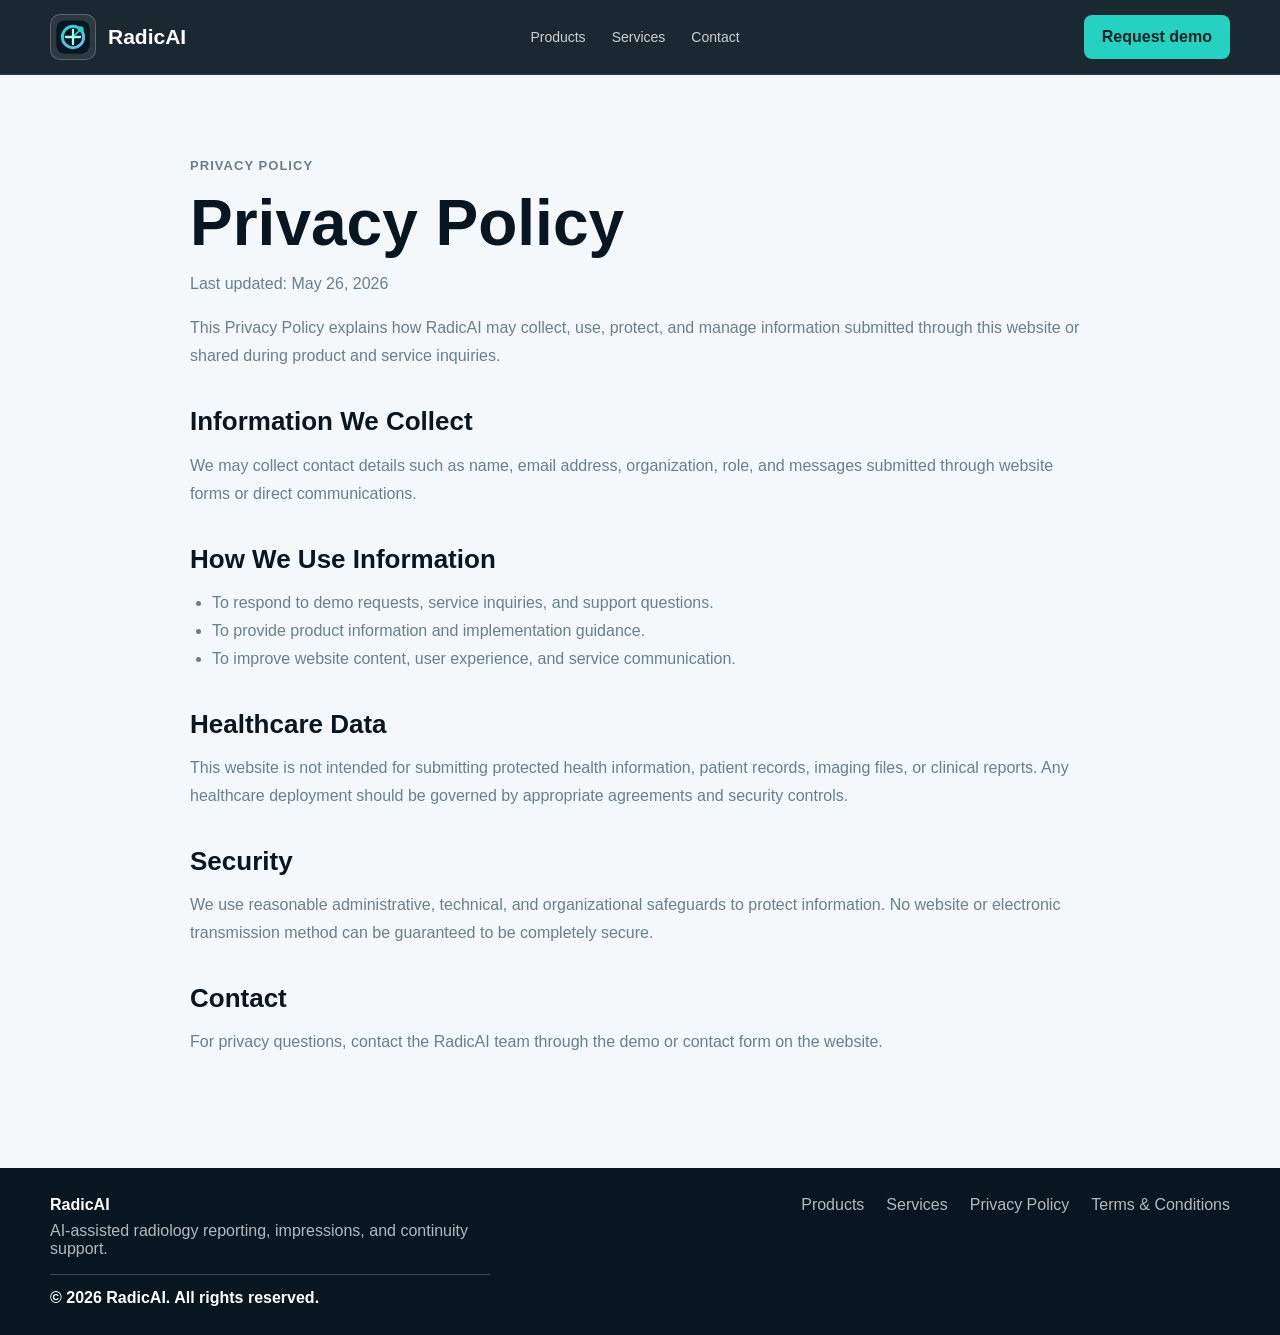
==== privacy.html @ a451d127 "Add files via upload" ====
<!DOCTYPE html>
<html lang="en">
<head>
  <meta charset="UTF-8">
  <meta name="viewport" content="width=device-width, initial-scale=1.0">
  <title>Privacy Policy | RadicAI</title>
  <link rel="stylesheet" href="styles.css">
</head>
<body>
  <header class="site-header">
    <nav class="nav-shell" aria-label="Primary navigation">
      <a class="brand" href="index.html">
        <span class="brand-box"><img src="logo.svg" alt=""></span>
        <span class="brand-name">RadicAI</span>
      </a>
      <div class="nav-menu legal-nav">
        <a href="index.html#products">Products</a>
        <a href="index.html#services">Services</a>
        <a href="index.html#contact">Contact</a>
      </div>
      <a class="nav-cta" href="index.html#contact">Request demo</a>
    </nav>
  </header>

  <main class="legal-main">
    <p class="eyebrow">Privacy Policy</p>
    <h1>Privacy Policy</h1>
    <p>Last updated: May 26, 2026</p>
    <p>This Privacy Policy explains how RadicAI may collect, use, protect, and manage information submitted through this website or shared during product and service inquiries.</p>

    <h2>Information We Collect</h2>
    <p>We may collect contact details such as name, email address, organization, role, and messages submitted through website forms or direct communications.</p>

    <h2>How We Use Information</h2>
    <ul>
      <li>To respond to demo requests, service inquiries, and support questions.</li>
      <li>To provide product information and implementation guidance.</li>
      <li>To improve website content, user experience, and service communication.</li>
    </ul>

    <h2>Healthcare Data</h2>
    <p>This website is not intended for submitting protected health information, patient records, imaging files, or clinical reports. Any healthcare deployment should be governed by appropriate agreements and security controls.</p>

    <h2>Security</h2>
    <p>We use reasonable administrative, technical, and organizational safeguards to protect information. No website or electronic transmission method can be guaranteed to be completely secure.</p>

    <h2>Contact</h2>
    <p>For privacy questions, contact the RadicAI team through the demo or contact form on the website.</p>
  </main>

  <footer class="site-footer">
    <div>
      <span>RadicAI</span>
      <p>AI-assisted radiology reporting, impressions, and continuity support.</p>
      <p class="copyright">&copy; 2026 RadicAI. All rights reserved.</p>
    </div>
    <nav aria-label="Footer navigation">
      <a href="index.html#products">Products</a>
      <a href="index.html#services">Services</a>
      <a href="privacy.html">Privacy Policy</a>
      <a href="terms.html">Terms & Conditions</a>
    </nav>
  </footer>
</body>
</html>
---- styles.css ----
:root {
  --ink: #071620;
  --midnight: #0b1f2b;
  --panel: #102b38;
  --panel-light: #173847;
  --teal: #25d2c2;
  --mint: #a8fff4;
  --sky: #7db4ff;
  --paper: #f5f8fa;
  --muted: #67808c;
  --line: rgba(255, 255, 255, 0.14);
  --shadow: 0 24px 70px rgba(3, 17, 28, 0.28);
}

* {
  box-sizing: border-box;
}

html {
  scroll-behavior: smooth;
}

body {
  margin: 0;
  font-family: "Segoe UI", Arial, sans-serif;
  color: var(--ink);
  background: var(--paper);
}

a {
  color: inherit;
  text-decoration: none;
}

.site-header {
  position: sticky;
  top: 0;
  z-index: 20;
  background: rgba(7, 22, 32, 0.92);
  border-bottom: 1px solid rgba(255, 255, 255, 0.1);
  backdrop-filter: blur(16px);
}

.nav-shell {
  width: min(1180px, calc(100% - 32px));
  margin: 0 auto;
  min-height: 74px;
  display: flex;
  align-items: center;
  justify-content: space-between;
  gap: 24px;
  color: #fff;
}

.brand {
  display: inline-flex;
  align-items: center;
  gap: 12px;
  color: #fff;
  font-weight: 800;
  letter-spacing: 0;
}

.brand-box {
  width: 46px;
  height: 46px;
  display: grid;
  place-items: center;
  border: 1px solid rgba(255, 255, 255, 0.22);
  border-radius: 10px;
  background: rgba(255, 255, 255, 0.08);
}

.brand-box img {
  display: block;
  width: 38px;
  height: auto;
}

.brand-name {
  font-size: 21px;
}

.nav-menu {
  display: flex;
  align-items: center;
  gap: 26px;
  font-size: 14px;
  color: rgba(255, 255, 255, 0.78);
}

.nav-menu a:hover {
  color: #fff;
}

.nav-cta,
.button {
  min-height: 44px;
  display: inline-flex;
  align-items: center;
  justify-content: center;
  border: 0;
  border-radius: 8px;
  padding: 0 18px;
  font-weight: 700;
  cursor: pointer;
}

.nav-cta,
.button.primary {
  background: var(--teal);
  color: #052024;
}

.button.secondary {
  color: #fff;
  border: 1px solid rgba(255, 255, 255, 0.24);
  background: rgba(255, 255, 255, 0.08);
}

.nav-toggle {
  display: none;
  width: 44px;
  height: 44px;
  border: 1px solid rgba(255, 255, 255, 0.2);
  border-radius: 8px;
  background: transparent;
}

.nav-toggle span {
  display: block;
  width: 18px;
  height: 2px;
  margin: 4px auto;
  background: #fff;
}

.hero-section {
  min-height: calc(100vh - 74px);
  display: grid;
  align-items: center;
  background:
    radial-gradient(circle at 72% 24%, rgba(37, 210, 194, 0.18), transparent 30%),
    linear-gradient(135deg, #071620 0%, #0d2634 48%, #123141 100%);
  color: #fff;
  overflow: hidden;
}

.hero-grid {
  width: min(1180px, calc(100% - 32px));
  margin: 0 auto;
  padding: 72px 0 60px;
  display: grid;
  grid-template-columns: minmax(0, 1fr) minmax(360px, 520px);
  gap: 58px;
  align-items: center;
}

.eyebrow {
  margin: 0 0 14px;
  color: var(--teal);
  font-size: 13px;
  font-weight: 800;
  letter-spacing: 0.08em;
  text-transform: uppercase;
}

h1,
h2,
h3,
p {
  margin-top: 0;
}

h1 {
  max-width: 820px;
  margin-bottom: 22px;
  font-size: clamp(42px, 7vw, 78px);
  line-height: 0.98;
  letter-spacing: 0;
}

h2 {
  margin-bottom: 16px;
  font-size: clamp(30px, 4vw, 48px);
  line-height: 1.04;
  letter-spacing: 0;
}

h3 {
  margin-bottom: 10px;
  font-size: 20px;
}

.hero-text {
  max-width: 640px;
  color: rgba(255, 255, 255, 0.78);
  font-size: 19px;
  line-height: 1.65;
}

.hero-actions {
  display: flex;
  flex-wrap: wrap;
  gap: 12px;
  margin-top: 30px;
}

.hero-stats {
  display: grid;
  grid-template-columns: repeat(3, 1fr);
  gap: 16px;
  margin-top: 46px;
}

.hero-stats div {
  border-top: 1px solid rgba(255, 255, 255, 0.18);
  padding-top: 18px;
}

.hero-stats strong {
  display: block;
  color: var(--mint);
  font-size: 24px;
}

.hero-stats span {
  color: rgba(255, 255, 255, 0.66);
  font-size: 13px;
}

.hero-product {
  position: relative;
  min-height: 560px;
}

.hero-orbit {
  position: absolute;
  top: -38px;
  right: -34px;
  width: 150px;
  height: 150px;
  color: var(--teal);
  filter: drop-shadow(0 18px 24px rgba(37, 210, 194, 0.24));
}

.scan-panel,
.report-panel {
  border: 1px solid var(--line);
  border-radius: 8px;
  background: rgba(16, 43, 56, 0.9);
  box-shadow: var(--shadow);
}

.scan-panel {
  padding: 14px;
}

.scan-toolbar {
  display: flex;
  gap: 8px;
  margin-bottom: 14px;
}

.scan-toolbar span {
  width: 10px;
  height: 10px;
  border-radius: 50%;
  background: rgba(255, 255, 255, 0.3);
}

.scan-display {
  position: relative;
  height: 420px;
  overflow: hidden;
  border-radius: 8px;
  background:
    linear-gradient(rgba(255, 255, 255, 0.06) 1px, transparent 1px),
    linear-gradient(90deg, rgba(255, 255, 255, 0.06) 1px, transparent 1px),
    radial-gradient(circle at 50% 42%, rgba(125, 180, 255, 0.35), transparent 18%),
    #06141d;
  background-size: 36px 36px, 36px 36px, auto, auto;
}

.scan-rings {
  position: absolute;
  inset: 54px 78px;
  border: 22px solid rgba(232, 247, 255, 0.22);
  border-radius: 50%;
  box-shadow: inset 0 0 38px rgba(125, 180, 255, 0.25), 0 0 42px rgba(37, 210, 194, 0.18);
}

.scan-rings::before,
.scan-rings::after {
  content: "";
  position: absolute;
  border-radius: 50%;
}

.scan-rings::before {
  inset: 48px;
  border: 14px solid rgba(232, 247, 255, 0.18);
}

.scan-rings::after {
  inset: 112px 82px 70px;
  background: rgba(232, 247, 255, 0.16);
}

.scan-finding {
  position: absolute;
  border: 2px solid var(--teal);
  border-radius: 50%;
  box-shadow: 0 0 20px rgba(37, 210, 194, 0.45);
}

.finding-a {
  width: 66px;
  height: 66px;
  top: 150px;
  left: 156px;
}

.finding-b {
  width: 48px;
  height: 48px;
  right: 132px;
  bottom: 118px;
  border-color: var(--sky);
}

.scan-crosshair {
  position: absolute;
  inset: 0;
  background:
    linear-gradient(90deg, transparent calc(50% - 1px), rgba(37, 210, 194, 0.5), transparent calc(50% + 1px)),
    linear-gradient(transparent calc(50% - 1px), rgba(37, 210, 194, 0.5), transparent calc(50% + 1px));
}

.report-panel {
  position: absolute;
  right: -24px;
  bottom: 0;
  width: min(420px, 92%);
  padding: 20px;
}

.panel-heading,
.confidence {
  display: flex;
  align-items: center;
  justify-content: space-between;
  gap: 16px;
}

.panel-heading {
  margin-bottom: 16px;
  color: #fff;
}

.panel-heading strong {
  color: var(--mint);
  font-size: 13px;
}

.report-row {
  margin-top: 14px;
  padding: 14px;
  border-radius: 8px;
  background: rgba(255, 255, 255, 0.06);
}

.report-row span,
.confidence span {
  color: var(--teal);
  font-size: 12px;
  font-weight: 800;
  text-transform: uppercase;
}

.report-row p {
  margin: 8px 0 0;
  color: rgba(255, 255, 255, 0.78);
  line-height: 1.5;
}

.confidence {
  margin-top: 18px;
  color: #fff;
}

.confidence div {
  flex: 1;
  height: 8px;
  overflow: hidden;
  border-radius: 999px;
  background: rgba(255, 255, 255, 0.14);
}

.confidence i {
  display: block;
  height: 100%;
  border-radius: inherit;
  background: var(--teal);
}

.trust-band {
  display: grid;
  grid-template-columns: repeat(4, 1fr);
  gap: 1px;
  background: #d8e3e8;
}

.trust-band span {
  min-height: 82px;
  display: grid;
  place-items: center;
  padding: 18px;
  background: #fff;
  color: #42606d;
  font-weight: 700;
  text-align: center;
}

.section,
.workflow-section,
.security-section,
.contact-section,
.product-service-section {
  width: min(1180px, calc(100% - 32px));
  margin: 0 auto;
  padding: 96px 0;
}

.section-heading {
  max-width: 760px;
  margin: 0 auto 42px;
  text-align: center;
}

.section-heading p:not(.eyebrow),
.workflow-copy p,
.security-grid p,
.contact-section p {
  color: var(--muted);
  line-height: 1.7;
}

.align-left {
  margin-left: 0;
  text-align: left;
}

.feature-grid,
.security-grid,
.metrics-section {
  display: grid;
  grid-template-columns: repeat(3, 1fr);
  gap: 22px;
}

.feature-card,
.security-grid div,
.metric {
  border: 1px solid #dbe6eb;
  border-radius: 8px;
  background: #fff;
}

.feature-card {
  padding: 30px;
}

.card-illustration {
  width: 100%;
  height: 120px;
  margin-bottom: 24px;
  display: block;
}

.feature-card p {
  color: var(--muted);
  line-height: 1.7;
}

.product-grid {
  display: grid;
  grid-template-columns: repeat(3, 1fr);
  gap: 22px;
}

.product-card {
  padding: 28px;
  border: 1px solid #dbe6eb;
  border-radius: 8px;
  background: #fff;
}

.product-svg {
  width: 100%;
  height: 110px;
  display: block;
  margin-bottom: 22px;
}

.product-card p {
  color: var(--muted);
  line-height: 1.65;
}

.product-card ul {
  display: grid;
  gap: 9px;
  padding: 0;
  margin: 20px 0 0;
  list-style: none;
}

.product-card li {
  position: relative;
  padding-left: 24px;
  color: #253f4a;
  font-weight: 600;
}

.product-card li::before {
  content: "";
  position: absolute;
  left: 0;
  top: 7px;
  width: 9px;
  height: 9px;
  border-radius: 50%;
  background: var(--teal);
}

.services-band {
  padding-top: 44px;
}

.service-grid {
  display: grid;
  grid-template-columns: repeat(3, 1fr);
  gap: 1px;
  overflow: hidden;
  border: 1px solid #dbe6eb;
  border-radius: 8px;
  background: #dbe6eb;
}

.service-grid article {
  min-height: 260px;
  padding: 28px;
  background: #fff;
}

.service-grid span {
  display: inline-grid;
  place-items: center;
  width: 42px;
  height: 42px;
  margin-bottom: 28px;
  border-radius: 8px;
  background: #e7fbf8;
  color: #047c73;
  font-weight: 800;
}

.service-grid p {
  color: var(--muted);
  line-height: 1.65;
}

.workflow-section {
  display: grid;
  grid-template-columns: 0.95fr 1.05fr;
  gap: 56px;
  align-items: start;
}

.section-illustration {
  display: block;
  max-width: 100%;
  height: auto;
}

.workflow-illustration {
  margin: 26px 0 8px;
}

.check-list {
  display: grid;
  gap: 12px;
  padding: 0;
  margin: 28px 0 0;
  list-style: none;
}

.check-list li {
  position: relative;
  padding-left: 30px;
  color: #253f4a;
}

.check-list li::before {
  content: "";
  position: absolute;
  left: 0;
  top: 1px;
  width: 18px;
  height: 18px;
  border-radius: 50%;
  background: var(--teal);
}

.timeline {
  display: grid;
  gap: 14px;
}

.timeline-item {
  display: grid;
  grid-template-columns: 54px 1fr;
  gap: 18px;
  padding: 20px;
  border: 1px solid #dbe6eb;
  border-radius: 8px;
  background: #fff;
}

.timeline-item.active {
  color: #fff;
  background: var(--midnight);
}

.timeline-item span {
  width: 42px;
  height: 42px;
  display: grid;
  place-items: center;
  border-radius: 8px;
  background: #e7fbf8;
  color: #047c73;
  font-weight: 800;
}

.timeline-item.active span {
  background: var(--teal);
  color: var(--ink);
}

.timeline-item p {
  margin-bottom: 0;
  color: var(--muted);
  line-height: 1.6;
}

.timeline-item.active p {
  color: rgba(255, 255, 255, 0.74);
}

.metrics-section {
  padding-top: 24px;
}

.metric {
  padding: 28px;
}

.metric-svg {
  width: 64px;
  height: 64px;
  margin-bottom: 18px;
  display: block;
}

.metric strong {
  display: block;
  margin-bottom: 10px;
  font-size: 24px;
}

.metric span {
  color: var(--muted);
  line-height: 1.6;
}

.security-section {
  padding-top: 80px;
}

.security-illustration {
  margin: -18px 0 34px;
}

.security-grid div {
  padding: 28px;
  background: #fdfefe;
}

.security-grid ul {
  display: grid;
  gap: 10px;
  padding: 0;
  margin: 20px 0 0;
  list-style: none;
}

.security-grid li {
  position: relative;
  padding-left: 24px;
  color: #253f4a;
  font-weight: 600;
}

.security-grid li::before {
  content: "";
  position: absolute;
  left: 0;
  top: 7px;
  width: 9px;
  height: 9px;
  border-radius: 50%;
  background: var(--teal);
}

.quote-section {
  padding: 84px 24px;
  background: var(--midnight);
  color: #fff;
  text-align: center;
}

.quote-section blockquote {
  max-width: 980px;
  margin: 0 auto 18px;
  font-size: clamp(28px, 4vw, 46px);
  line-height: 1.12;
  font-weight: 800;
}

.quote-section p {
  margin: 0;
  color: rgba(255, 255, 255, 0.58);
}

.contact-section {
  display: grid;
  grid-template-columns: 0.9fr 1.1fr;
  gap: 56px;
  align-items: start;
}

.contact-illustration {
  margin-top: 28px;
}

.contact-form {
  display: grid;
  gap: 16px;
  padding: 28px;
  border-radius: 8px;
  background: #fff;
  border: 1px solid #dbe6eb;
}

.contact-form label {
  display: grid;
  gap: 8px;
  color: #253f4a;
  font-weight: 700;
}

.contact-form input {
  width: 100%;
  min-height: 48px;
  border: 1px solid #d2e0e6;
  border-radius: 8px;
  padding: 0 14px;
  font: inherit;
}

.contact-form input:focus {
  outline: 3px solid rgba(37, 210, 194, 0.24);
  border-color: var(--teal);
}

.form-note {
  min-height: 22px;
  margin: 0;
  color: #047c73;
  font-weight: 700;
}

.site-footer {
  display: flex;
  justify-content: space-between;
  align-items: flex-start;
  gap: 24px;
  padding: 28px max(16px, calc((100% - 1180px) / 2));
  background: #071620;
  color: rgba(255, 255, 255, 0.7);
}

.site-footer span {
  display: block;
  margin-bottom: 8px;
  color: #fff;
  font-weight: 800;
}

.site-footer p {
  margin: 0;
  max-width: 440px;
}

.site-footer .copyright {
  margin-top: 16px;
  padding-top: 14px;
  border-top: 1px solid rgba(255, 255, 255, 0.22);
  color: #ffffff;
  font-size: 16px;
  font-weight: 800;
}

.site-footer nav {
  display: flex;
  flex-wrap: wrap;
  justify-content: flex-end;
  gap: 16px 22px;
}

.site-footer a:hover {
  color: #fff;
}

.legal-main {
  width: min(900px, calc(100% - 32px));
  margin: 0 auto;
  padding: 80px 0 96px;
}

.legal-main h1 {
  margin-bottom: 16px;
  color: var(--ink);
  font-size: clamp(38px, 6vw, 64px);
}

.legal-main h2 {
  margin-top: 38px;
  font-size: 26px;
}

.legal-main p,
.legal-main li {
  color: var(--muted);
  line-height: 1.75;
}

.legal-main ul {
  padding-left: 22px;
}

@media (max-width: 920px) {
  .nav-toggle {
    display: block;
  }

  .nav-menu {
    position: absolute;
    left: 16px;
    right: 16px;
    top: 74px;
    display: none;
    flex-direction: column;
    align-items: flex-start;
    padding: 18px;
    border-radius: 8px;
    background: #071620;
  }

  .nav-menu.open {
    display: flex;
  }

  .nav-cta {
    display: none;
  }

  .hero-grid,
  .workflow-section,
  .contact-section {
    grid-template-columns: 1fr;
  }

  .hero-product {
    min-height: 500px;
  }

  .hero-orbit {
    top: -18px;
    right: 12px;
    width: 112px;
    height: 112px;
  }

  .trust-band,
  .feature-grid,
  .product-grid,
  .service-grid,
  .security-grid,
  .metrics-section {
    grid-template-columns: repeat(2, 1fr);
  }
}

@media (max-width: 640px) {
  .hero-grid {
    padding-top: 48px;
  }

  .hero-stats,
  .trust-band,
  .feature-grid,
  .product-grid,
  .service-grid,
  .security-grid,
  .metrics-section {
    grid-template-columns: 1fr;
  }

  .hero-product {
    min-height: auto;
  }

  .scan-display {
    height: 330px;
  }

  .scan-rings {
    inset: 44px 36px;
  }

  .report-panel {
    position: relative;
    right: auto;
    bottom: auto;
    width: 100%;
    margin-top: 16px;
  }

  .section,
  .workflow-section,
  .security-section,
  .contact-section,
  .product-service-section {
    padding: 68px 0;
  }

  .site-footer {
    flex-direction: column;
  }

  .site-footer nav {
    justify-content: flex-start;
  }
}
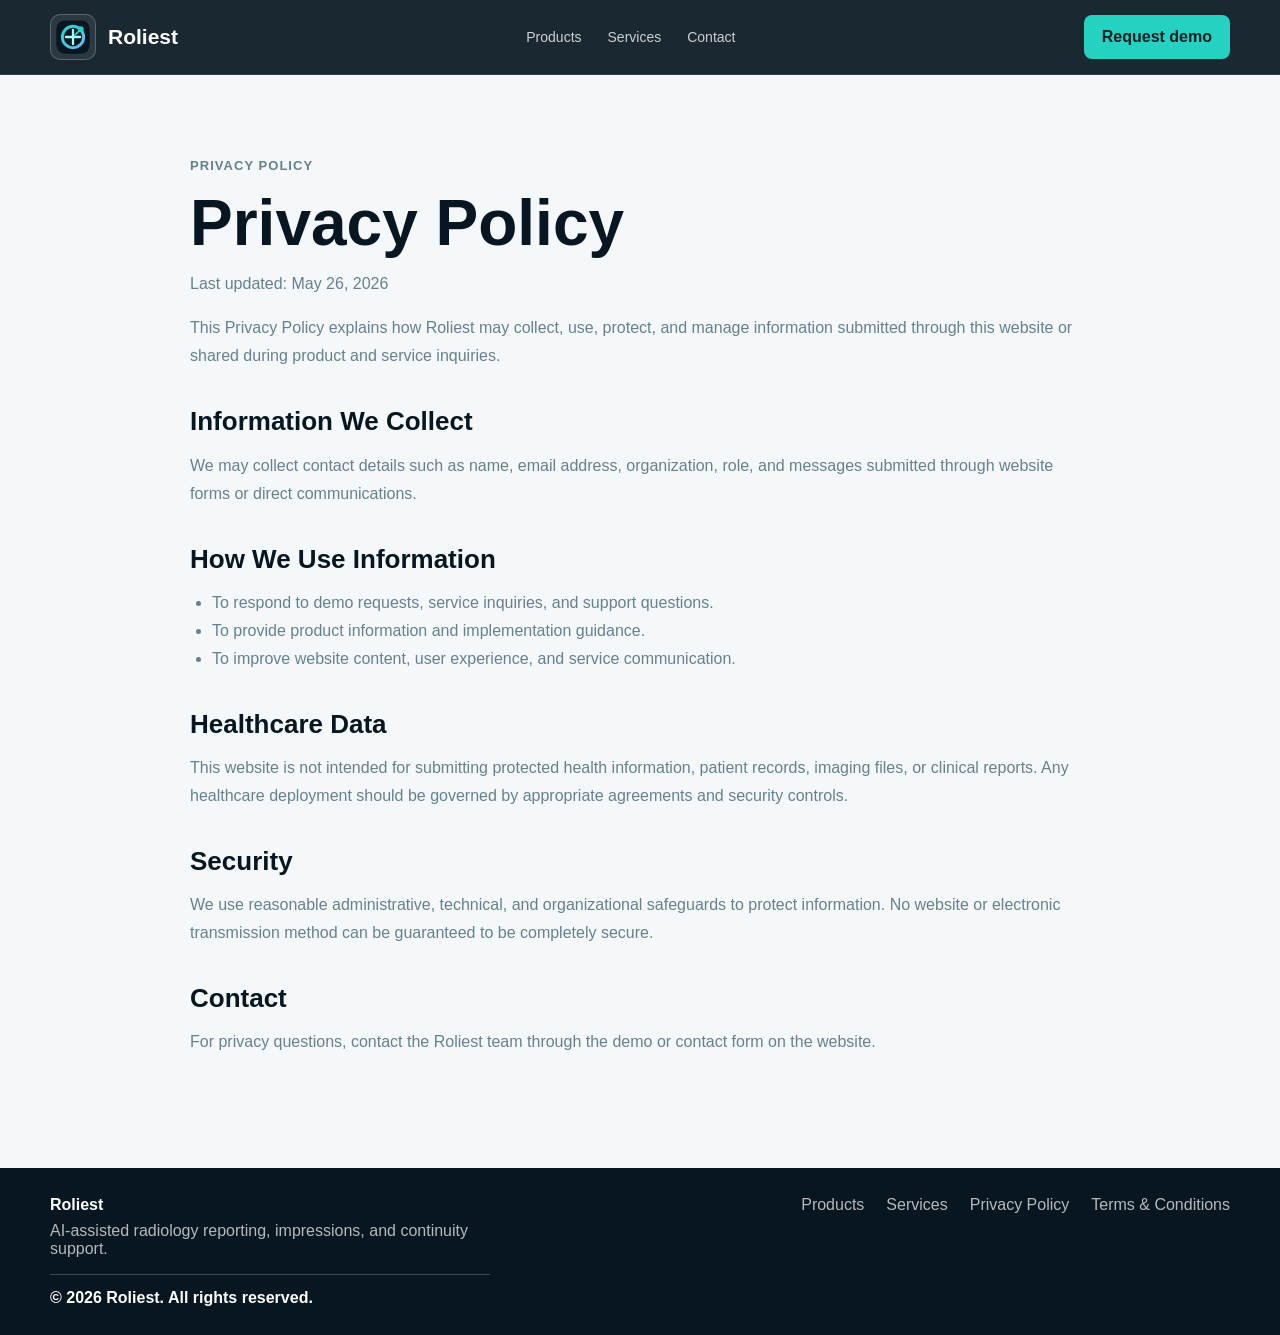
==== commit b88713bf: "Update privacy.html" ====
--- a/privacy.html
+++ b/privacy.html
@@ -3,7 +3,7 @@
 <head>
   <meta charset="UTF-8">
   <meta name="viewport" content="width=device-width, initial-scale=1.0">
-  <title>Privacy Policy | RadicAI</title>
+  <title>Privacy Policy | Roliest</title>
   <link rel="stylesheet" href="styles.css">
 </head>
 <body>
@@ -11,7 +11,7 @@
     <nav class="nav-shell" aria-label="Primary navigation">
       <a class="brand" href="index.html">
         <span class="brand-box"><img src="logo.svg" alt=""></span>
-        <span class="brand-name">RadicAI</span>
+        <span class="brand-name">Roliest</span>
       </a>
       <div class="nav-menu legal-nav">
         <a href="index.html#products">Products</a>
@@ -26,7 +26,7 @@
     <p class="eyebrow">Privacy Policy</p>
     <h1>Privacy Policy</h1>
     <p>Last updated: May 26, 2026</p>
-    <p>This Privacy Policy explains how RadicAI may collect, use, protect, and manage information submitted through this website or shared during product and service inquiries.</p>
+    <p>This Privacy Policy explains how Roliest may collect, use, protect, and manage information submitted through this website or shared during product and service inquiries.</p>
 
     <h2>Information We Collect</h2>
     <p>We may collect contact details such as name, email address, organization, role, and messages submitted through website forms or direct communications.</p>
@@ -45,14 +45,14 @@
     <p>We use reasonable administrative, technical, and organizational safeguards to protect information. No website or electronic transmission method can be guaranteed to be completely secure.</p>
 
     <h2>Contact</h2>
-    <p>For privacy questions, contact the RadicAI team through the demo or contact form on the website.</p>
+    <p>For privacy questions, contact the Roliest team through the demo or contact form on the website.</p>
   </main>
 
   <footer class="site-footer">
     <div>
-      <span>RadicAI</span>
+      <span>Roliest</span>
       <p>AI-assisted radiology reporting, impressions, and continuity support.</p>
-      <p class="copyright">&copy; 2026 RadicAI. All rights reserved.</p>
+      <p class="copyright">&copy; 2026 Roliest. All rights reserved.</p>
     </div>
     <nav aria-label="Footer navigation">
       <a href="index.html#products">Products</a>
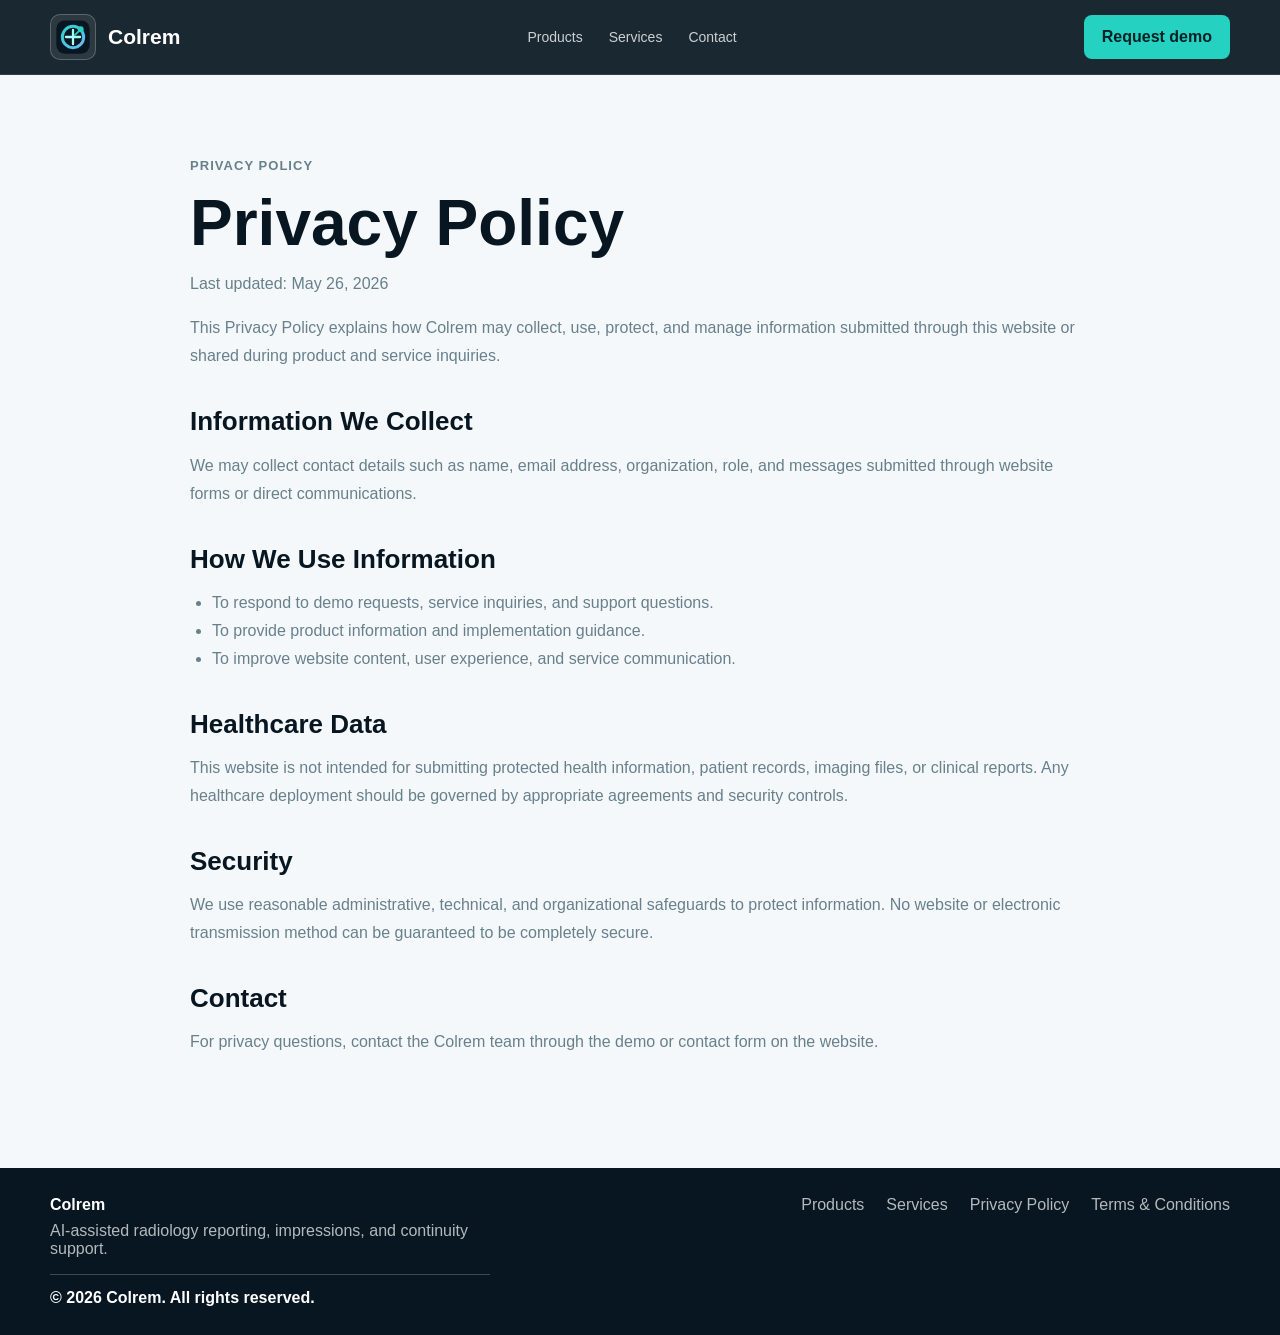
==== commit 45cdacc7: "Update privacy.html" ====
--- a/privacy.html
+++ b/privacy.html
@@ -3,7 +3,7 @@
 <head>
   <meta charset="UTF-8">
   <meta name="viewport" content="width=device-width, initial-scale=1.0">
-  <title>Privacy Policy | Roliest</title>
+  <title>Privacy Policy | Colrem</title>
   <link rel="stylesheet" href="styles.css">
 </head>
 <body>
@@ -11,7 +11,7 @@
     <nav class="nav-shell" aria-label="Primary navigation">
       <a class="brand" href="index.html">
         <span class="brand-box"><img src="logo.svg" alt=""></span>
-        <span class="brand-name">Roliest</span>
+        <span class="brand-name">Colrem</span>
       </a>
       <div class="nav-menu legal-nav">
         <a href="index.html#products">Products</a>
@@ -26,7 +26,7 @@
     <p class="eyebrow">Privacy Policy</p>
     <h1>Privacy Policy</h1>
     <p>Last updated: May 26, 2026</p>
-    <p>This Privacy Policy explains how Roliest may collect, use, protect, and manage information submitted through this website or shared during product and service inquiries.</p>
+    <p>This Privacy Policy explains how Colrem may collect, use, protect, and manage information submitted through this website or shared during product and service inquiries.</p>
 
     <h2>Information We Collect</h2>
     <p>We may collect contact details such as name, email address, organization, role, and messages submitted through website forms or direct communications.</p>
@@ -45,14 +45,14 @@
     <p>We use reasonable administrative, technical, and organizational safeguards to protect information. No website or electronic transmission method can be guaranteed to be completely secure.</p>
 
     <h2>Contact</h2>
-    <p>For privacy questions, contact the Roliest team through the demo or contact form on the website.</p>
+    <p>For privacy questions, contact the Colrem team through the demo or contact form on the website.</p>
   </main>
 
   <footer class="site-footer">
     <div>
-      <span>Roliest</span>
+      <span>Colrem</span>
       <p>AI-assisted radiology reporting, impressions, and continuity support.</p>
-      <p class="copyright">&copy; 2026 Roliest. All rights reserved.</p>
+      <p class="copyright">&copy; 2026 Colrem. All rights reserved.</p>
     </div>
     <nav aria-label="Footer navigation">
       <a href="index.html#products">Products</a>
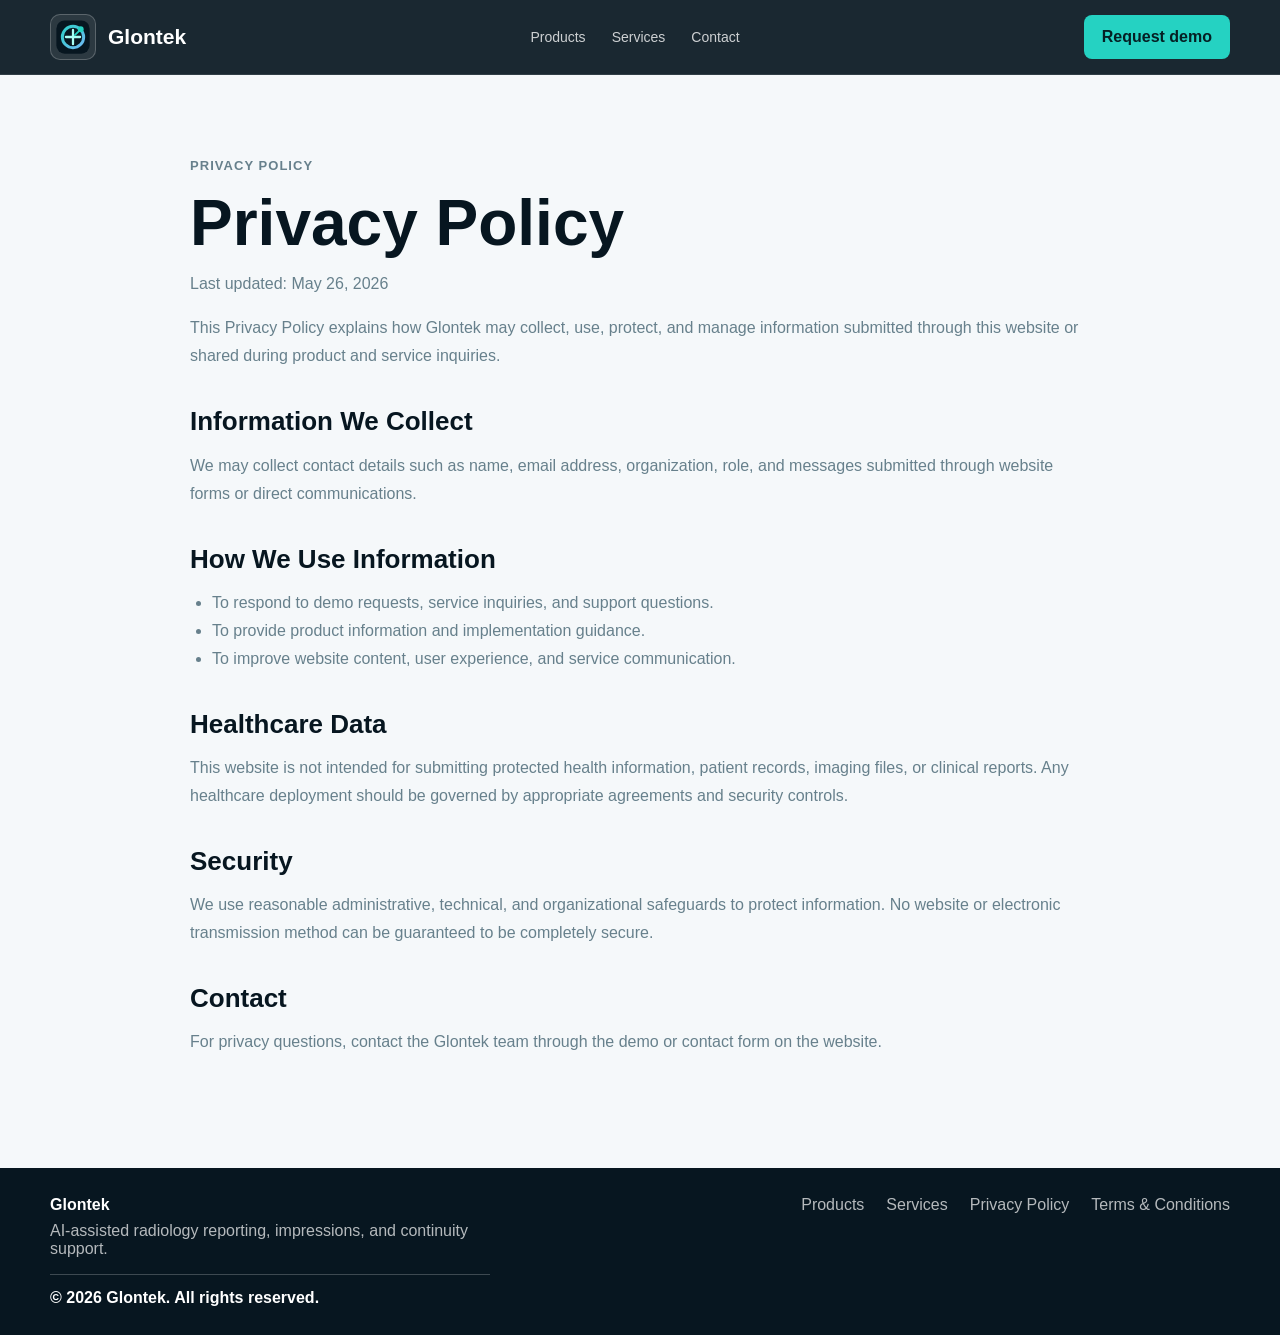
==== commit 208fc1e7: "Update privacy policy branding from Colrem to Glontek" ====
--- a/privacy.html
+++ b/privacy.html
@@ -3,7 +3,7 @@
 <head>
   <meta charset="UTF-8">
   <meta name="viewport" content="width=device-width, initial-scale=1.0">
-  <title>Privacy Policy | Colrem</title>
+  <title>Privacy Policy | Glontek</title>
   <link rel="stylesheet" href="styles.css">
 </head>
 <body>
@@ -11,7 +11,7 @@
     <nav class="nav-shell" aria-label="Primary navigation">
       <a class="brand" href="index.html">
         <span class="brand-box"><img src="logo.svg" alt=""></span>
-        <span class="brand-name">Colrem</span>
+        <span class="brand-name">Glontek</span>
       </a>
       <div class="nav-menu legal-nav">
         <a href="index.html#products">Products</a>
@@ -26,7 +26,7 @@
     <p class="eyebrow">Privacy Policy</p>
     <h1>Privacy Policy</h1>
     <p>Last updated: May 26, 2026</p>
-    <p>This Privacy Policy explains how Colrem may collect, use, protect, and manage information submitted through this website or shared during product and service inquiries.</p>
+    <p>This Privacy Policy explains how Glontek may collect, use, protect, and manage information submitted through this website or shared during product and service inquiries.</p>
 
     <h2>Information We Collect</h2>
     <p>We may collect contact details such as name, email address, organization, role, and messages submitted through website forms or direct communications.</p>
@@ -45,14 +45,14 @@
     <p>We use reasonable administrative, technical, and organizational safeguards to protect information. No website or electronic transmission method can be guaranteed to be completely secure.</p>
 
     <h2>Contact</h2>
-    <p>For privacy questions, contact the Colrem team through the demo or contact form on the website.</p>
+    <p>For privacy questions, contact the Glontek team through the demo or contact form on the website.</p>
   </main>
 
   <footer class="site-footer">
     <div>
-      <span>Colrem</span>
+      <span>Glontek</span>
       <p>AI-assisted radiology reporting, impressions, and continuity support.</p>
-      <p class="copyright">&copy; 2026 Colrem. All rights reserved.</p>
+      <p class="copyright">&copy; 2026 Glontek. All rights reserved.</p>
     </div>
     <nav aria-label="Footer navigation">
       <a href="index.html#products">Products</a>
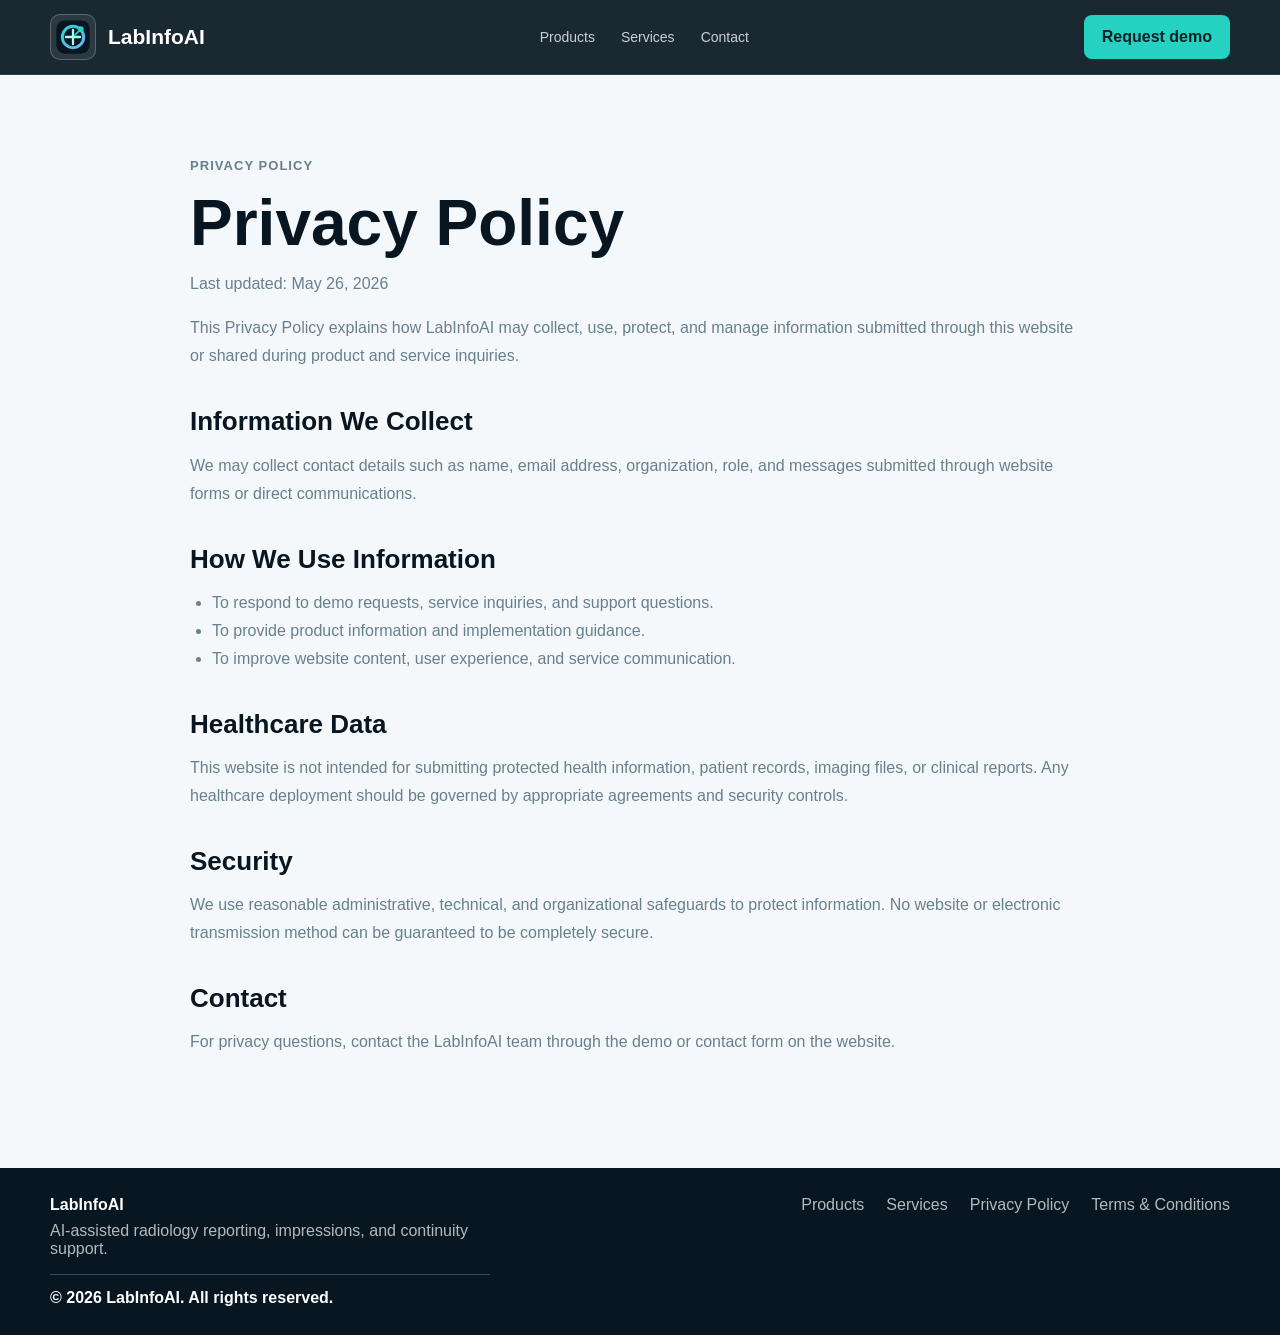
==== commit 5d5ceeb9: "Update branding from Glontek to LabInfoAI" ====
--- a/privacy.html
+++ b/privacy.html
@@ -3,7 +3,7 @@
 <head>
   <meta charset="UTF-8">
   <meta name="viewport" content="width=device-width, initial-scale=1.0">
-  <title>Privacy Policy | Glontek</title>
+  <title>Privacy Policy | LabInfoAI</title>
   <link rel="stylesheet" href="styles.css">
 </head>
 <body>
@@ -11,7 +11,7 @@
     <nav class="nav-shell" aria-label="Primary navigation">
       <a class="brand" href="index.html">
         <span class="brand-box"><img src="logo.svg" alt=""></span>
-        <span class="brand-name">Glontek</span>
+        <span class="brand-name">LabInfoAI</span>
       </a>
       <div class="nav-menu legal-nav">
         <a href="index.html#products">Products</a>
@@ -26,7 +26,7 @@
     <p class="eyebrow">Privacy Policy</p>
     <h1>Privacy Policy</h1>
     <p>Last updated: May 26, 2026</p>
-    <p>This Privacy Policy explains how Glontek may collect, use, protect, and manage information submitted through this website or shared during product and service inquiries.</p>
+    <p>This Privacy Policy explains how LabInfoAI may collect, use, protect, and manage information submitted through this website or shared during product and service inquiries.</p>
 
     <h2>Information We Collect</h2>
     <p>We may collect contact details such as name, email address, organization, role, and messages submitted through website forms or direct communications.</p>
@@ -45,14 +45,14 @@
     <p>We use reasonable administrative, technical, and organizational safeguards to protect information. No website or electronic transmission method can be guaranteed to be completely secure.</p>
 
     <h2>Contact</h2>
-    <p>For privacy questions, contact the Glontek team through the demo or contact form on the website.</p>
+    <p>For privacy questions, contact the LabInfoAI team through the demo or contact form on the website.</p>
   </main>
 
   <footer class="site-footer">
     <div>
-      <span>Glontek</span>
+      <span>LabInfoAI</span>
       <p>AI-assisted radiology reporting, impressions, and continuity support.</p>
-      <p class="copyright">&copy; 2026 Glontek. All rights reserved.</p>
+      <p class="copyright">&copy; 2026 LabInfoAI. All rights reserved.</p>
     </div>
     <nav aria-label="Footer navigation">
       <a href="index.html#products">Products</a>
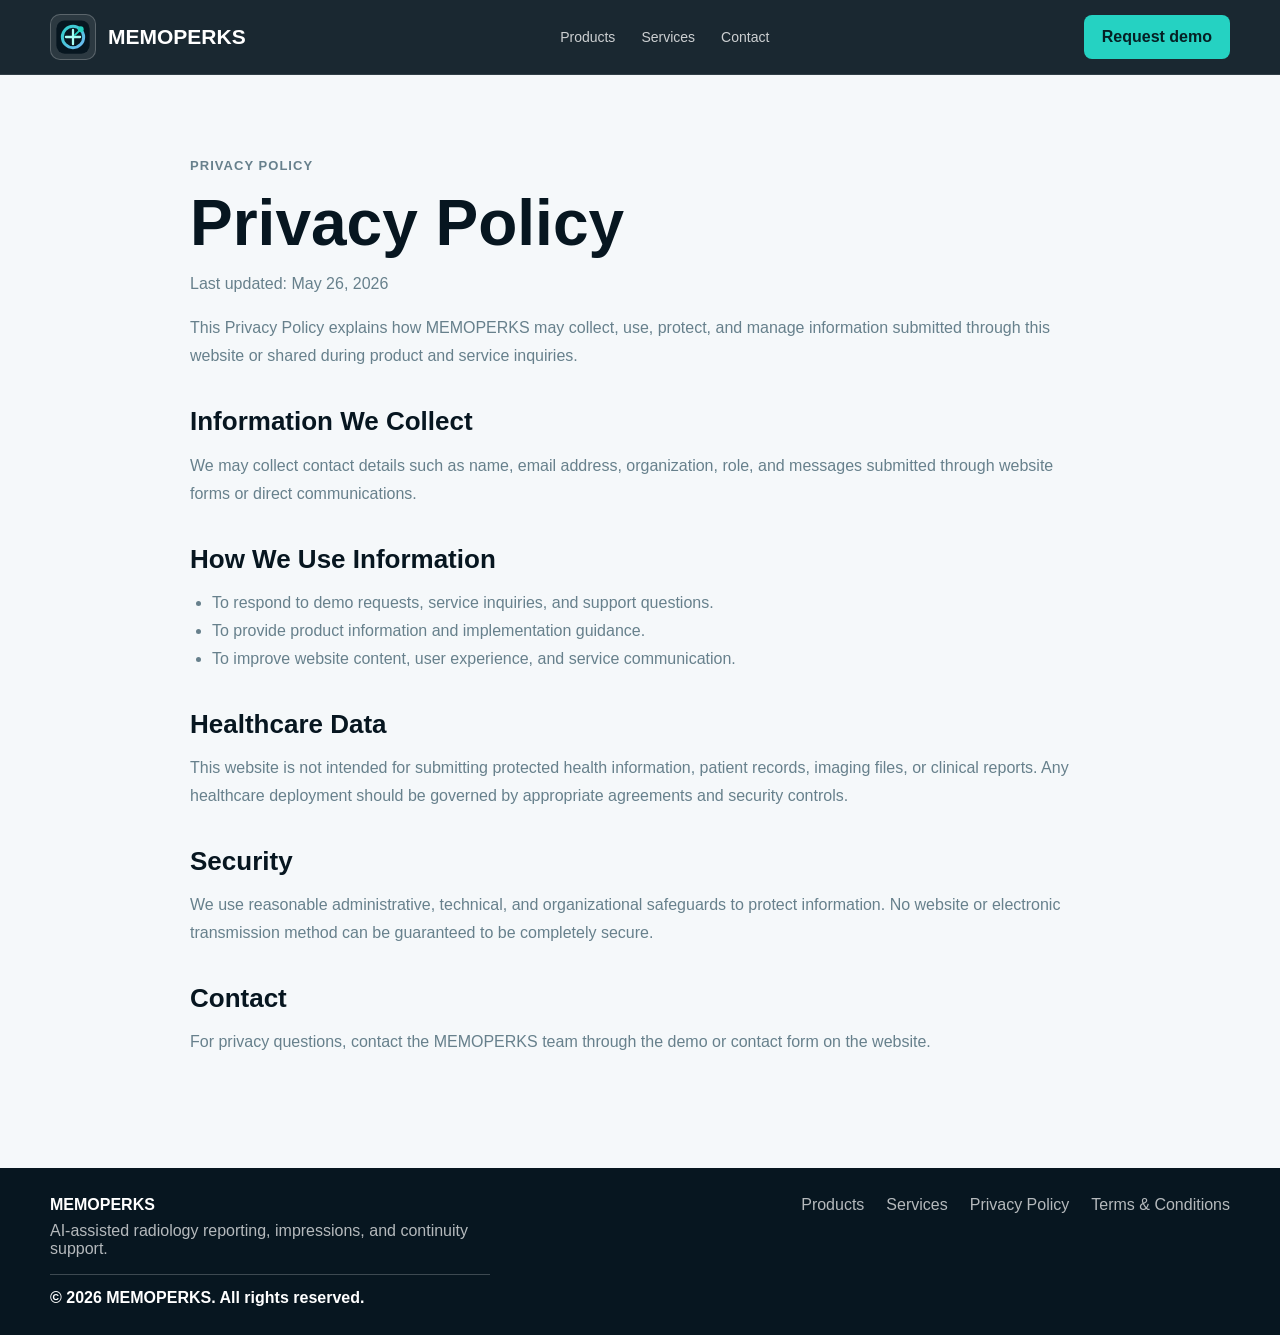
==== commit ccb9c560: "Update privacy.html" ====
--- a/privacy.html
+++ b/privacy.html
@@ -3,7 +3,7 @@
 <head>
   <meta charset="UTF-8">
   <meta name="viewport" content="width=device-width, initial-scale=1.0">
-  <title>Privacy Policy | LabInfoAI</title>
+  <title>Privacy Policy | MEMOPERKS</title>
   <link rel="stylesheet" href="styles.css">
 </head>
 <body>
@@ -11,7 +11,7 @@
     <nav class="nav-shell" aria-label="Primary navigation">
       <a class="brand" href="index.html">
         <span class="brand-box"><img src="logo.svg" alt=""></span>
-        <span class="brand-name">LabInfoAI</span>
+        <span class="brand-name">MEMOPERKS</span>
       </a>
       <div class="nav-menu legal-nav">
         <a href="index.html#products">Products</a>
@@ -26,7 +26,7 @@
     <p class="eyebrow">Privacy Policy</p>
     <h1>Privacy Policy</h1>
     <p>Last updated: May 26, 2026</p>
-    <p>This Privacy Policy explains how LabInfoAI may collect, use, protect, and manage information submitted through this website or shared during product and service inquiries.</p>
+    <p>This Privacy Policy explains how MEMOPERKS may collect, use, protect, and manage information submitted through this website or shared during product and service inquiries.</p>
 
     <h2>Information We Collect</h2>
     <p>We may collect contact details such as name, email address, organization, role, and messages submitted through website forms or direct communications.</p>
@@ -45,14 +45,14 @@
     <p>We use reasonable administrative, technical, and organizational safeguards to protect information. No website or electronic transmission method can be guaranteed to be completely secure.</p>
 
     <h2>Contact</h2>
-    <p>For privacy questions, contact the LabInfoAI team through the demo or contact form on the website.</p>
+    <p>For privacy questions, contact the MEMOPERKS team through the demo or contact form on the website.</p>
   </main>
 
   <footer class="site-footer">
     <div>
-      <span>LabInfoAI</span>
+      <span>MEMOPERKS</span>
       <p>AI-assisted radiology reporting, impressions, and continuity support.</p>
-      <p class="copyright">&copy; 2026 LabInfoAI. All rights reserved.</p>
+      <p class="copyright">&copy; 2026 MEMOPERKS. All rights reserved.</p>
     </div>
     <nav aria-label="Footer navigation">
       <a href="index.html#products">Products</a>
